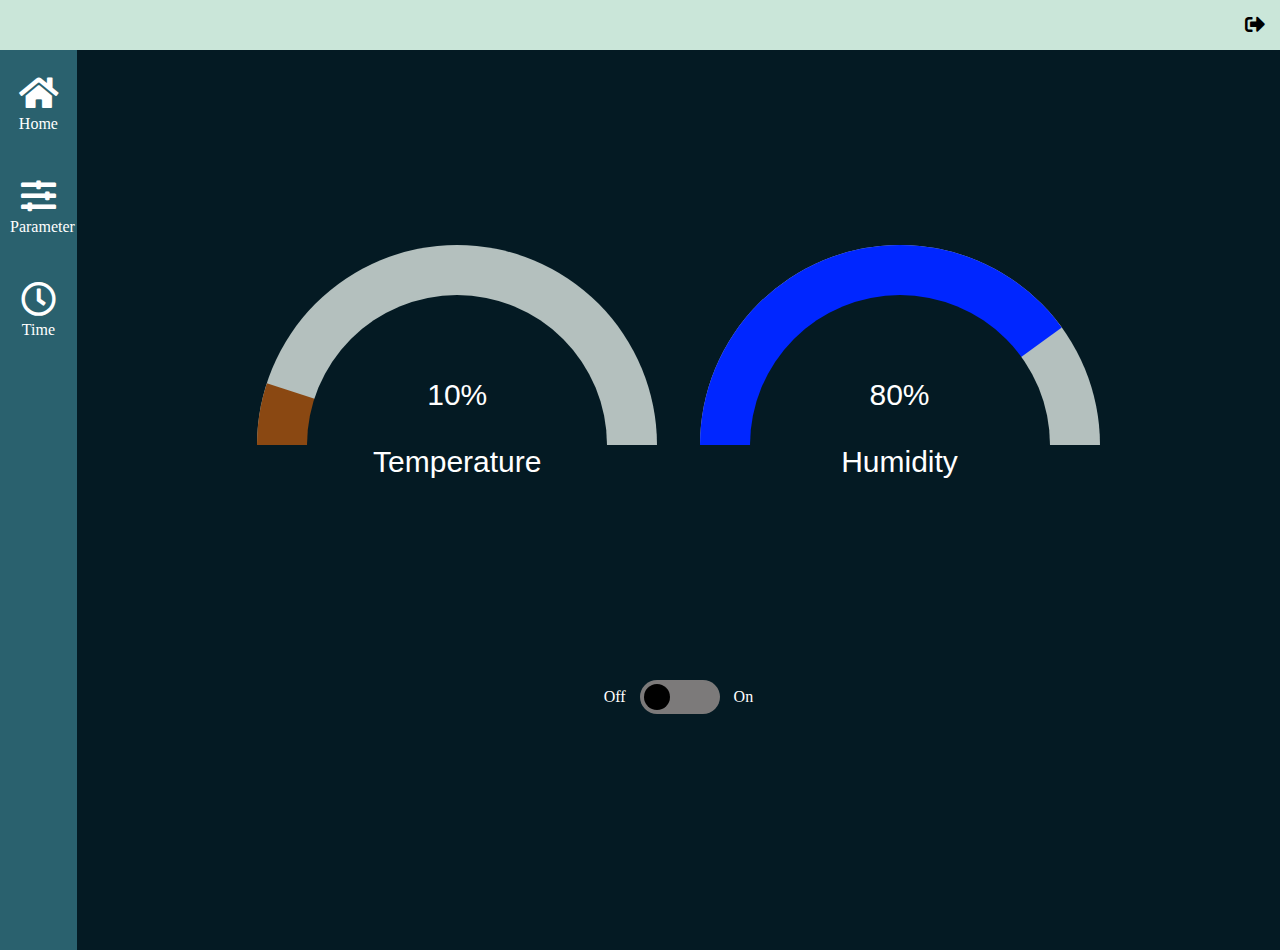
==== index.html @ 913afa0e "First commit" ====
<!DOCTYPE html>
<html lang="en">

<head>
    <meta charset="UTF-8">
    <meta http-equiv="X-UA-Compatible" content="IE=edge">
    <meta name="viewport" content="width=device-width, initial-scale=1.0">
    <title>SprinklerIOT</title>
    <link rel="stylesheet" href="/assets/fontawesome-free-5.15.3-web/fontawesome-free-5.15.3-web/css/all.css">
    <link rel="stylesheet" href="/style.css">
    <link rel="stylesheet" href="/src/gauge.css">
    <link rel="stylesheet" href="src/toggle.css">


</head>

<body>
    <div id="main">
        <!-- Header section -->
        <div id="header-section">
            <img src="" alt="" class="logo">

            <div class="sign-out">
                <a href="/html/login.html"><i class="fas fa-sign-out-alt"></i></a>
            </div>
        </div>

        <!-- Navigation section -->
        <div id="nav-section">
            <ul class="nav">
                <li><a href="" class="home-page"><i class="btn fas fa-home"></i></a>Home</li>
                <li><a href="" class="set-info-page"><i class="btn fas fa-sliders-h"></i></a>Parameter</li>
                <li><a href="" class="set-time-page"><i class="btn far fa-clock"></i></a>Time</li>
            </ul>
        </div>

        <!-- Content section -->
        <div id="content-section">

            <div class="gauge gauge-temp">
                <div class="gauge__body_temp">
                    <div class="gauge__fill_temp"></div>
                    <div class="gauge__cover_temp"></div>
                </div>

                <div class="temperature">
                    <p>Temperature</p>
                </div>


            </div>

            <div class="gauge gauge-humid">
                <div class="gauge__body_humid">
                    <div class="gauge__fill_humid"></div>
                    <div class="gauge__cover_humid"></div>
                </div>

                <div class="humidity">
                    <p>Humidity</p>
                </div>

            </div>
            <script src="src/gauge.js"></script>

            <div class="toggle">
                <p class="off-switch">Off</p>
                <label class="switch"> 
                    <input type="checkbox">
                    <span class="slider round"></span>
                </label>
                <p class="on-switch">On</p>
            </div>
            

        </div>

    </div>
</body>

</html>
---- style.css ----
/* Utils */
* {
    padding: 0;
    margin: 0; 
    box-sizing: border-box;
}

html, body {
    height: 100%;
}

/* Home section */

/* Header section */
#main {
    height: 100%;
}

#header-section {
    position: absolute;
    top: 0px;
    left: 0px;
    right: 0px;
    height: 50px;
    background-color: #CAE6D9;
    padding: 0px;
    z-index: 1;
}


#header-section .sign-out{
    float: right;
    overflow: hidden;
    line-height: 50px;
}

#header-section .fas.fa-sign-out-alt {
    font-size: 20px;
    padding: 15px;
    color:black;
}

/* Navigation section */

#nav-section {
    width: 6%;
    height: 100%;
    /* position: relative;
    top: 50px;
    left: 0px; */
    margin-top: 50px;
    float: left;
    overflow: hidden;
}

#nav-section .nav {
    height: 100%;
    background-color: #2A616E;
}

.nav {
    list-style-type: none;
}

.nav li {
    color: #fff;
    text-align: center;
    padding: 20px 10px;
}

.nav li:hover {
    background-color: #ccc;
}

.nav .btn {
    font-size: 35px;
    text-align: center;
    color: #fff;
    width: 100%;
    justify-content: center;
    padding: 5px;
    /* border: 1px solid #fff; */
}

/* Content section */

#content-section {
    width: 94%;
    height: 100%;
    margin-top: 50px;
    float: right;
    overflow: hidden;
    background-color: #041A23;
    position: relative;
}

#content-section .gauge.gauge-temp {
    position: absolute;
    top: 20%;
    left: 15%;
}

#content-section .gauge.gauge-humid {
    position: absolute;
    top: 20%;
    right: 15%;
}

#content-section .gauge {
    padding-top: 15px;
    text-align: center;
}

#content-section .toggle {
    display: block;
    text-align: center;
    position: relative;
    line-height: 34px;
    top: 70%;
}

#content-section .off-switch {
    display: inline-block;
    padding-right: 10px;
    line-height: 34px;
    color: #fff;
}

#content-section .on-switch {
    display: inline-block;
    padding-left: 10px;
    line-height: 34px;
    color: #fff;
}
---- src/gauge.css ----
.gauge {
    width: 100%;
    max-width: 400px;
    font-family: "Roboto", sans-serif;
    font-size: 30px;
    color: #fff;
  }
  
  .gauge__body_temp {
    width: 100%;
    height: 0;
    padding-bottom: 50%;
    background: #b4c0be;
    position: relative;
    border-top-left-radius: 100% 200%;
    border-top-right-radius: 100% 200%;
    overflow: hidden;
  }
  
  .gauge__fill_temp {
    position: absolute;
    top: 100%;
    left: 0;
    width: inherit;
    height: 100%;
    background: rgb(138, 72, 18);
    transform-origin: center top;
    transform: rotate(0.25turn);
    transition: transform 1.5s ease-out;
  }
  
  .gauge__cover_temp {
    width: 75%;
    height: 150%;
    background: #041A23;
    border-radius: 50%;
    position: absolute;
    top: 25%;
    left: 50%;
    transform: translateX(-50%);
  
    /* Text */
    display: flex;
    align-items: center;
    justify-content: center;
    padding-bottom: 25%;
    box-sizing: border-box;
  }

  .gauge__body_humid {
    width: 100%;
    height: 0;
    padding-bottom: 50%;
    background: #b4c0be;
    position: relative;
    border-top-left-radius: 100% 200%;
    border-top-right-radius: 100% 200%;
    overflow: hidden;
  }
  
  .gauge__fill_humid {
    position: absolute;
    top: 100%;
    left: 0;
    width: inherit;
    height: 100%;
    background: rgb(0, 38, 255);
    transform-origin: center top;
    transform: rotate(0.25turn);
    transition: transform 1.5s ease-out;
  }
  
  .gauge__cover_humid {
    width: 75%;
    height: 150%;
    background: #041A23;
    border-radius: 50%;
    position: absolute;
    top: 25%;
    left: 50%;
    transform: translateX(-50%);
  
    /* Text */
    display: flex;
    align-items: center;
    justify-content: center;
    padding-bottom: 25%;
    box-sizing: border-box;
  }
---- src/toggle.css ----
.switch {
    position: relative;
    display: inline-block;
    width: 80px;
    height: 34px;
  }
  
  /* Hide default HTML checkbox */
  .switch input {
    opacity: 0;
    width: 0;
    height: 0;
  }
  
  /* The slider */
  .slider {
    position: absolute;
    cursor: pointer;
    top: 0;
    left: 0;
    right: 0;
    bottom: 0;
    background-color: rgb(124, 122, 122);
    -webkit-transition: .4s;
    transition: .4s;
  }
  
  .slider::before {
    position: absolute;
    content: "";
    height: 26px;
    width: 26px;
    left: 4px;
    bottom: 4px;
    background-color: #000;
    -webkit-transition: .4s;
    transition: .4s;
  }

  
  input:checked + .slider {
    background-color: #fff;
  }
  
  /* input:focus + .slider {
    box-shadow: 0 0 1px #000;
  } */
  
  input:checked + .slider:before {
    -webkit-transform: translateX(46px);
    -ms-transform: translateX(46px);
    transform: translateX(46px);
  }
  
  /* Rounded sliders */
  .slider.round {
    border-radius: 34px;
  }
  
  .slider.round:before {
    border-radius: 50%;
  }
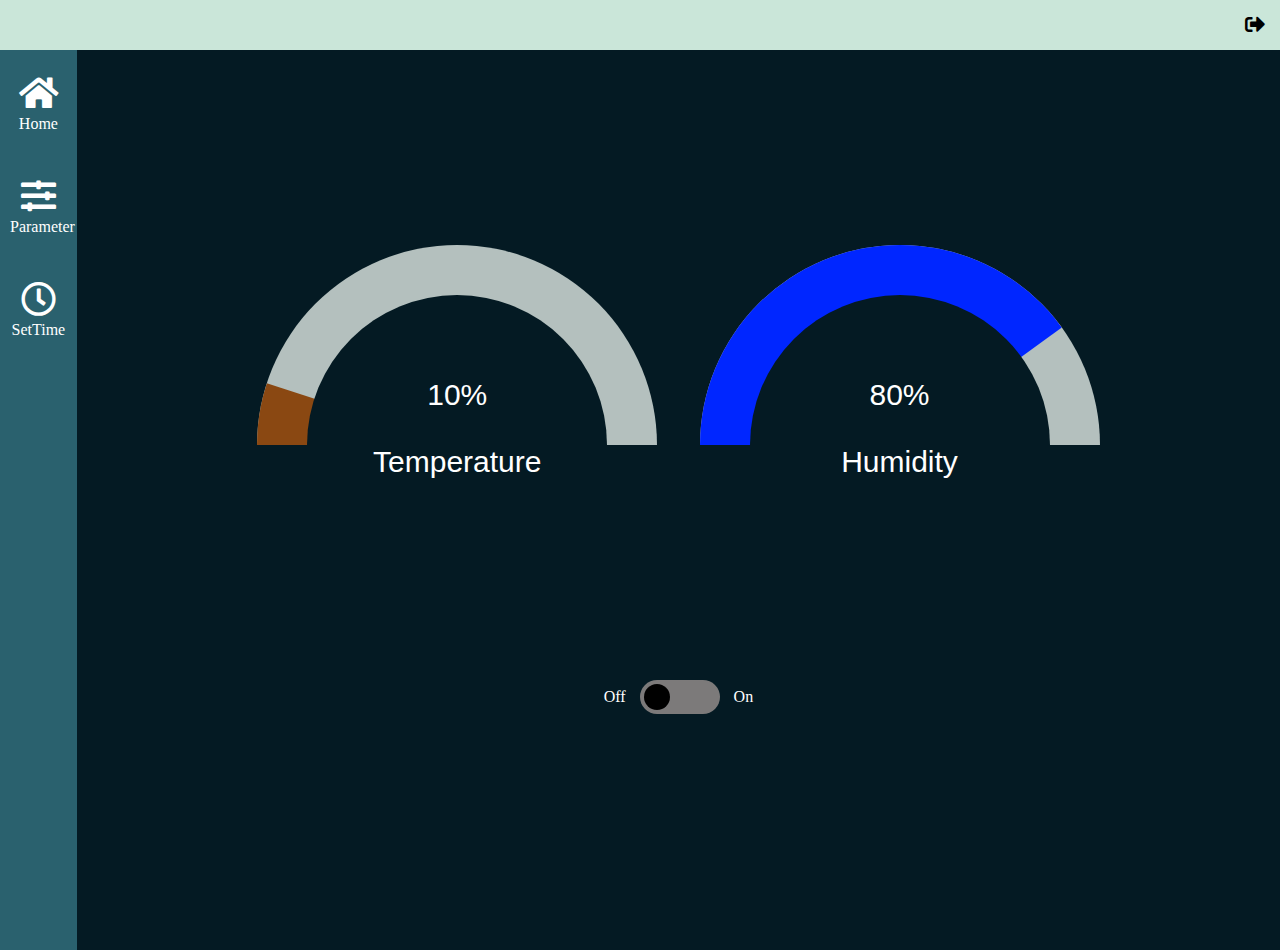
==== commit 601e00c7: "[KhoaNV] Update Code" ====
--- a/index.html
+++ b/index.html
@@ -10,8 +10,6 @@
     <link rel="stylesheet" href="/style.css">
     <link rel="stylesheet" href="/src/gauge.css">
     <link rel="stylesheet" href="src/toggle.css">
-
-
 </head>
 
 <body>
@@ -30,7 +28,7 @@
             <ul class="nav">
                 <li><a href="" class="home-page"><i class="btn fas fa-home"></i></a>Home</li>
                 <li><a href="" class="set-info-page"><i class="btn fas fa-sliders-h"></i></a>Parameter</li>
-                <li><a href="" class="set-time-page"><i class="btn far fa-clock"></i></a>Time</li>
+                <li><a href="" class="set-time-page"><i class="btn far fa-clock"></i></a>SetTime</li>
             </ul>
         </div>
 
@@ -63,6 +61,7 @@
             </div>
             <script src="src/gauge.js"></script>
 
+            <!-- button ON/OFF -->
             <div class="toggle">
                 <p class="off-switch">Off</p>
                 <label class="switch"> 
@@ -71,7 +70,7 @@
                 </label>
                 <p class="on-switch">On</p>
             </div>
-            
+
 
         </div>
 
--- a/style.css
+++ b/style.css
@@ -1,17 +1,22 @@
 /* Utils */
+
 * {
     padding: 0;
-    margin: 0; 
+    margin: 0;
     box-sizing: border-box;
 }
 
-html, body {
+html,
+body {
     height: 100%;
 }
 
+
 /* Home section */
 
+
 /* Header section */
+
 #main {
     height: 100%;
 }
@@ -27,8 +32,7 @@
     z-index: 1;
 }
 
-
-#header-section .sign-out{
+#header-section .sign-out {
     float: right;
     overflow: hidden;
     line-height: 50px;
@@ -37,8 +41,9 @@
 #header-section .fas.fa-sign-out-alt {
     font-size: 20px;
     padding: 15px;
-    color:black;
+    color: black;
 }
+
 
 /* Navigation section */
 
@@ -82,6 +87,7 @@
     /* border: 1px solid #fff; */
 }
 
+
 /* Content section */
 
 #content-section {
@@ -106,10 +112,65 @@
     right: 15%;
 }
 
+
+/*Function: content slider*/
+
+#content-slider {
+    width: 94%;
+    height: 100%;
+    margin-top: 50px;
+    float: right;
+    overflow: hidden;
+    background-color: #041A23;
+    position: relative;
+}
+
+#content-slider .gauge.gauge-temp {
+    position: absolute;
+    top: 150px;
+    left: 20px;
+}
+
+#content-slider .gauge.gauge-humid {
+    position: absolute;
+    top: 350px;
+    left: 20px;
+}
+
+#content-slider .gauge.gauge-temp-number {
+    position: absolute;
+    top: 190px;
+    left: 1000px;
+    color: indigo;
+    background-color: white;
+    border: 1px black;
+    width: 100px;
+    height: 50px;
+    text-align: center;
+}
+
+#content-slider .gauge.gauge-humid-number {
+    position: absolute;
+    top: 390px;
+    left: 1000px;
+    color: indigo;
+    background-color: white;
+    border: 1px black;
+    width: 100px;
+    height: 50px;
+    text-align: center;
+}
+
+
+/*Function: Gauge*/
+
 #content-section .gauge {
     padding-top: 15px;
     text-align: center;
 }
+
+
+/*Function: Toggle*/
 
 #content-section .toggle {
     display: block;
@@ -131,7 +192,4 @@
     padding-left: 10px;
     line-height: 34px;
     color: #fff;
-}
-
-
-
+}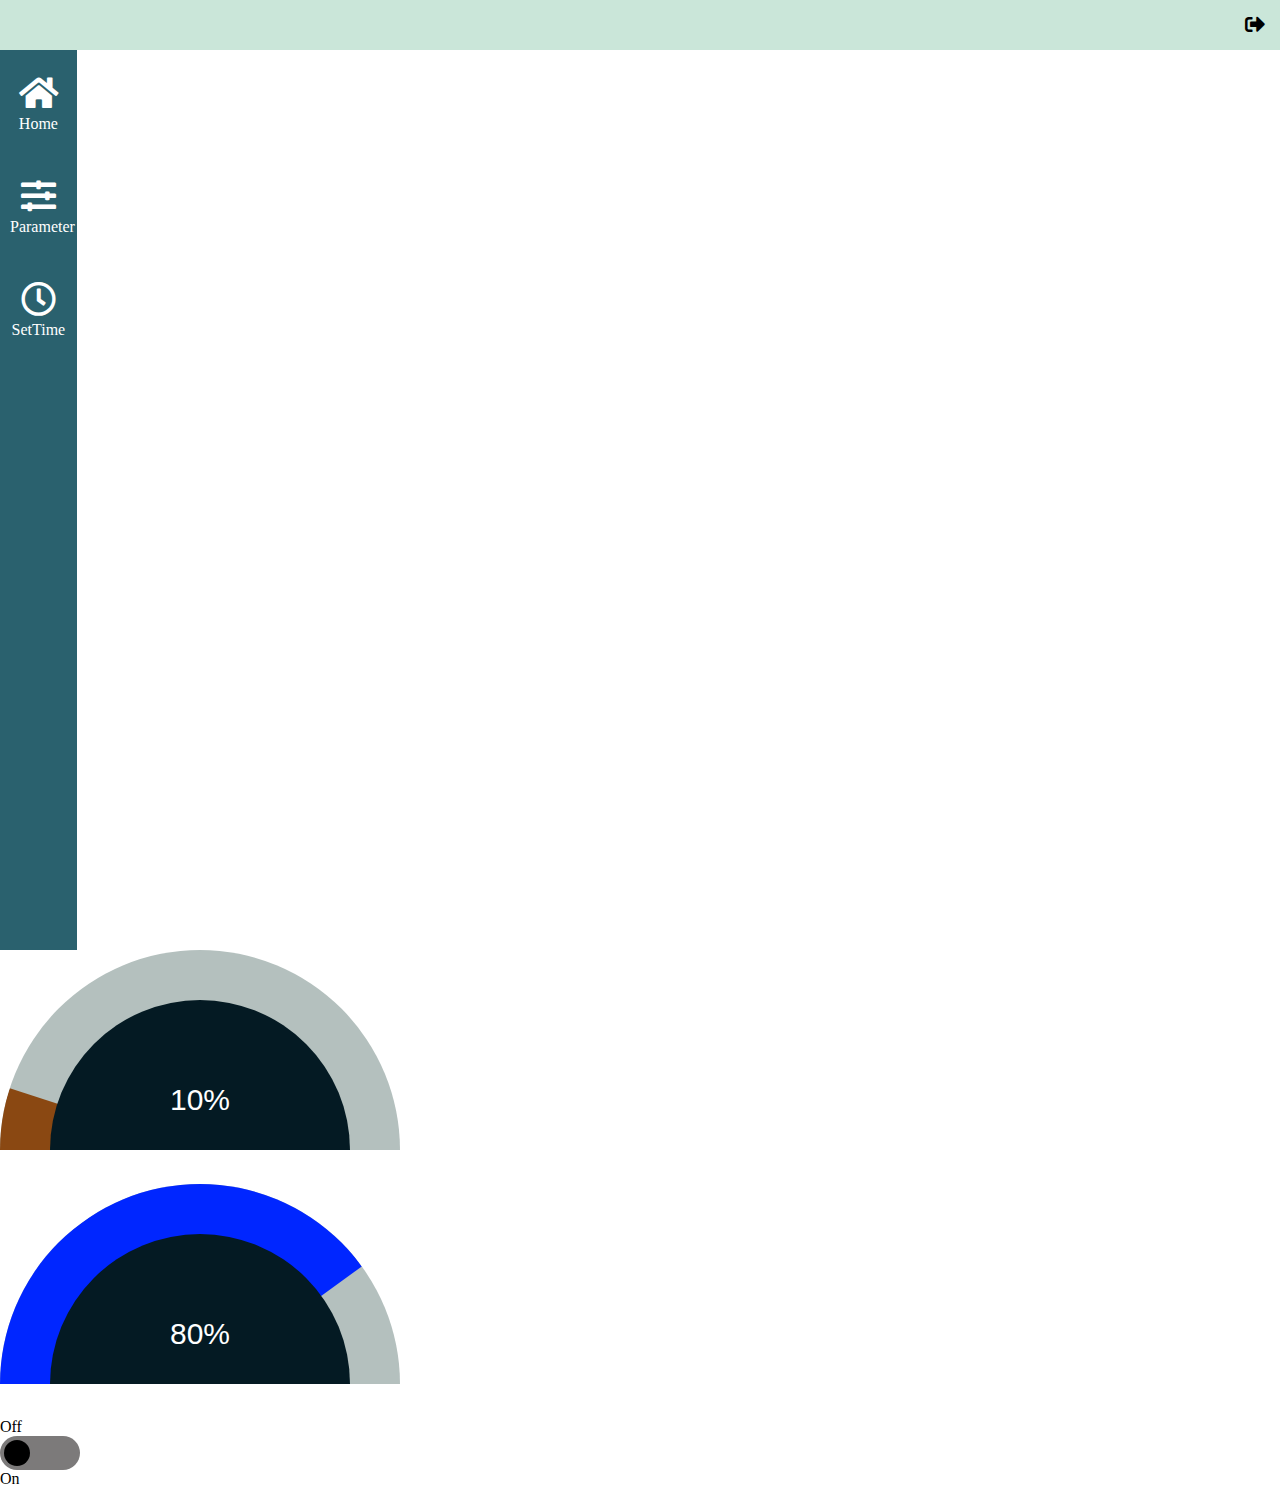
==== commit d2151c24: "Update set-time" ====
--- a/index.html
+++ b/index.html
@@ -26,49 +26,49 @@
         <!-- Navigation section -->
         <div id="nav-section">
             <ul class="nav">
-                <li><a href="" class="home-page"><i class="btn fas fa-home"></i></a>Home</li>
-                <li><a href="" class="set-info-page"><i class="btn fas fa-sliders-h"></i></a>Parameter</li>
-                <li><a href="" class="set-time-page"><i class="btn far fa-clock"></i></a>SetTime</li>
+                <li><a href="/index.html" class="home-page "><i class="btn fas fa-home "></i></a>Home</li>
+                <li><a href="/html/setinfo.html " class="set-info-page "><i class="btn fas fa-sliders-h "></i></a>Parameter</li>
+                <li><a href="/html/settime.html " class="set-time-page "><i class="btn far fa-clock "></i></a>SetTime</li>
             </ul>
         </div>
 
         <!-- Content section -->
-        <div id="content-section">
+        <div id="content-section ">
 
-            <div class="gauge gauge-temp">
-                <div class="gauge__body_temp">
-                    <div class="gauge__fill_temp"></div>
-                    <div class="gauge__cover_temp"></div>
+            <div class="gauge gauge-temp ">
+                <div class="gauge__body_temp ">
+                    <div class="gauge__fill_temp "></div>
+                    <div class="gauge__cover_temp "></div>
                 </div>
 
-                <div class="temperature">
+                <div class="temperature ">
                     <p>Temperature</p>
                 </div>
 
 
             </div>
 
-            <div class="gauge gauge-humid">
-                <div class="gauge__body_humid">
-                    <div class="gauge__fill_humid"></div>
-                    <div class="gauge__cover_humid"></div>
+            <div class="gauge gauge-humid ">
+                <div class="gauge__body_humid ">
+                    <div class="gauge__fill_humid "></div>
+                    <div class="gauge__cover_humid "></div>
                 </div>
 
-                <div class="humidity">
+                <div class="humidity ">
                     <p>Humidity</p>
                 </div>
 
             </div>
-            <script src="src/gauge.js"></script>
+            <script src="src/gauge.js "></script>
 
             <!-- button ON/OFF -->
-            <div class="toggle">
-                <p class="off-switch">Off</p>
-                <label class="switch"> 
-                    <input type="checkbox">
-                    <span class="slider round"></span>
+            <div class="toggle ">
+                <p class="off-switch ">Off</p>
+                <label class="switch "> 
+                    <input type="checkbox ">
+                    <span class="slider round "></span>
                 </label>
-                <p class="on-switch">On</p>
+                <p class="on-switch ">On</p>
             </div>
 
 
--- a/style.css
+++ b/style.css
@@ -192,4 +192,21 @@
     padding-left: 10px;
     line-height: 34px;
     color: #fff;
+}
+
+.button {
+    background-color: indigo;
+    border: none;
+    color: white;
+    padding: 15px 32px;
+    text-align: center;
+    text-decoration: none;
+    display: inline-block;
+    font-size: 16px;
+    margin: 4px 2px;
+    cursor: pointer;
+    /*Position*/
+    position: absolute;
+    top: 600px;
+    left: 800px;
 }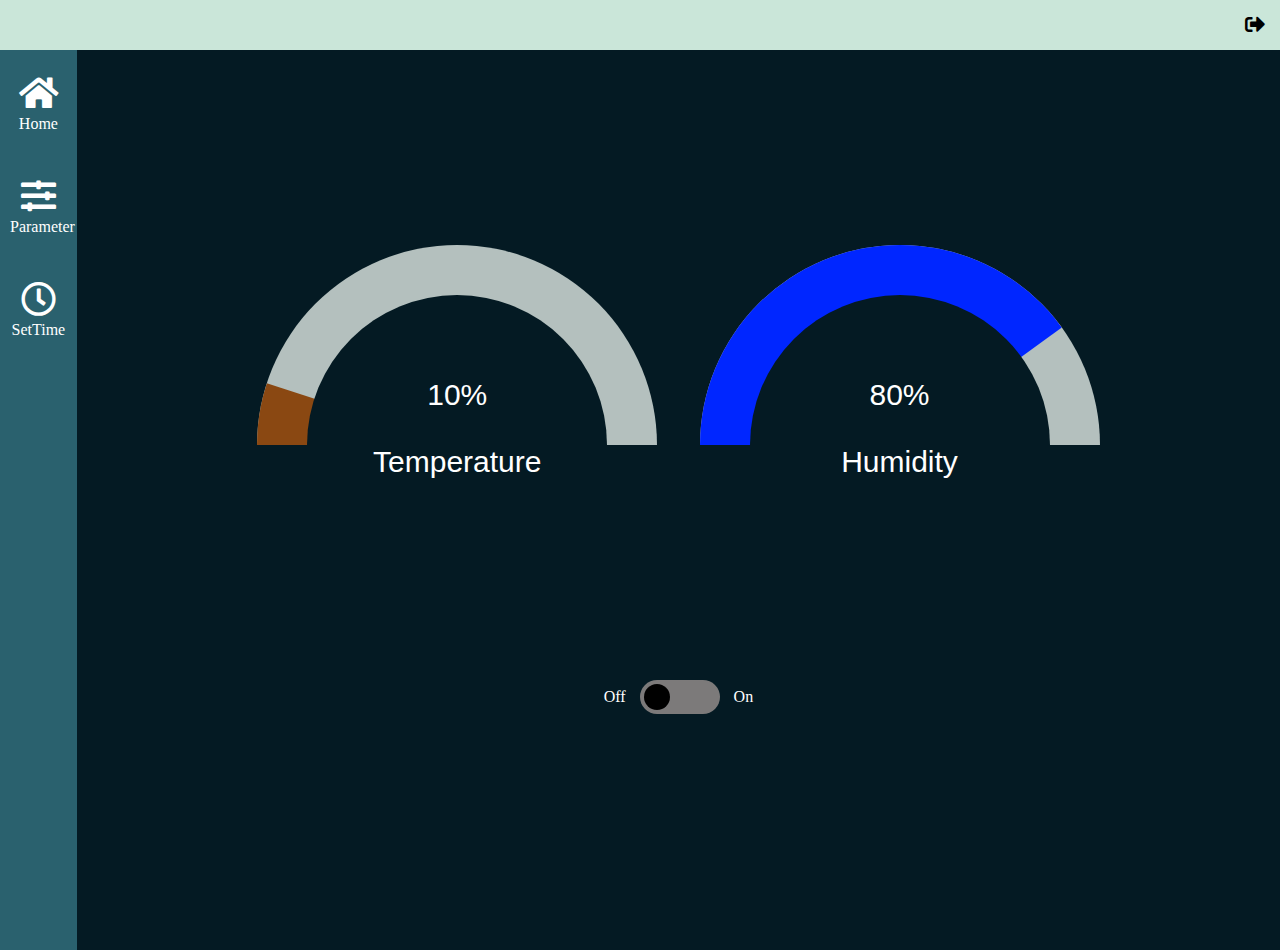
==== commit fefb60d0: "Update CSS, HTML and Server" ====
--- a/index.html
+++ b/index.html
@@ -6,10 +6,11 @@
     <meta http-equiv="X-UA-Compatible" content="IE=edge">
     <meta name="viewport" content="width=device-width, initial-scale=1.0">
     <title>SprinklerIOT</title>
-    <link rel="stylesheet" href="/assets/fontawesome-free-5.15.3-web/fontawesome-free-5.15.3-web/css/all.css">
+    <link rel="stylesheet" href="/assets/fontawesome-free-5.15.3-web/fontawesome-free-5.15.3-web/css/all.css"> 
     <link rel="stylesheet" href="/style.css">
     <link rel="stylesheet" href="/src/gauge.css">
-    <link rel="stylesheet" href="src/toggle.css">
+    <link rel="stylesheet" href="/src/toggle.css">
+    <script src="/src/jquery-3.6.0.min.js"></script>
 </head>
 
 <body>
@@ -26,54 +27,72 @@
         <!-- Navigation section -->
         <div id="nav-section">
             <ul class="nav">
-                <li><a href="/index.html" class="home-page "><i class="btn fas fa-home "></i></a>Home</li>
-                <li><a href="/html/setinfo.html " class="set-info-page "><i class="btn fas fa-sliders-h "></i></a>Parameter</li>
-                <li><a href="/html/settime.html " class="set-time-page "><i class="btn far fa-clock "></i></a>SetTime</li>
+                <li><a href="/index.html" class="home-page"><i class="btn fas fa-home"></i></a>Home</li>
+                <li><a href="/html/setinfo.html" class="set-info-page"><i class="btn fas fa-sliders-h"></i></a>Parameter
+                </li>
+                <li><a href="/html/settime.html" class="set-time-page"><i class="btn far fa-clock"></i></a>SetTime</li>
             </ul>
         </div>
 
         <!-- Content section -->
-        <div id="content-section ">
+        <div id="content-section">
 
-            <div class="gauge gauge-temp ">
-                <div class="gauge__body_temp ">
-                    <div class="gauge__fill_temp "></div>
-                    <div class="gauge__cover_temp "></div>
+            <div class="gauge gauge-temp">
+                <div class="gauge__body_temp">
+                    <div class="gauge__fill_temp"></div>
+                    <div class="gauge__cover_temp"></div>
                 </div>
 
-                <div class="temperature ">
+                <div class="temperature">
                     <p>Temperature</p>
                 </div>
 
 
             </div>
 
-            <div class="gauge gauge-humid ">
-                <div class="gauge__body_humid ">
-                    <div class="gauge__fill_humid "></div>
-                    <div class="gauge__cover_humid "></div>
+            <div class="gauge gauge-humid">
+                <div class="gauge__body_humid">
+                    <div class="gauge__fill_humid"></div>
+                    <div class="gauge__cover_humid"></div>
                 </div>
 
-                <div class="humidity ">
+                <div class="humidity">
                     <p>Humidity</p>
                 </div>
 
             </div>
-            <script src="src/gauge.js "></script>
+            <script src="src/gauge.js"></script>
 
             <!-- button ON/OFF -->
-            <div class="toggle ">
-                <p class="off-switch ">Off</p>
-                <label class="switch "> 
-                    <input type="checkbox ">
-                    <span class="slider round "></span>
+            <div class="toggle">
+                <p class="off-switch">Off</p>
+                <label class="switch">
+                    <input type="checkbox">
+                    <span class="slider round"></span>
                 </label>
-                <p class="on-switch ">On</p>
+                <p class="on-switch">On</p>
             </div>
 
 
         </div>
 
+        <!-- <script type="text/javascript">
+            $(document).ready(function () {
+                // $(".home-page").click(function () {
+                    $.ajax({
+                        type: "POST",
+                        url: "Server/subscribe.php",
+                        data: string,
+                        dataType: "json"
+                    })
+                    .done(function (msg) {
+                        console.log("Data Saved: " + msg);
+                    });
+                // });
+            });
+        </script> -->
+
+        <!-- <div id="response"> </div> -->
     </div>
 </body>
 
--- a/style.css
+++ b/style.css
@@ -125,6 +125,12 @@
     position: relative;
 }
 
+#content-slider .slidecontainer {
+    position: relative;
+    top: 0%;
+    left: 20%;
+}
+
 #content-slider .gauge.gauge-temp {
     position: absolute;
     top: 150px;
@@ -139,26 +145,34 @@
 
 #content-slider .gauge.gauge-temp-number {
     position: absolute;
-    top: 190px;
-    left: 1000px;
+    top: 185px;
+    left: 800px;
     color: indigo;
     background-color: white;
     border: 1px black;
+    border-radius: 20px;
     width: 100px;
     height: 50px;
     text-align: center;
+    padding-top: 10px;
 }
 
 #content-slider .gauge.gauge-humid-number {
     position: absolute;
-    top: 390px;
-    left: 1000px;
+    top: 385px;
+    left: 800px;
     color: indigo;
     background-color: white;
     border: 1px black;
+    border-radius: 20px;
     width: 100px;
     height: 50px;
     text-align: center;
+    padding-top: 10px;
+}
+
+.slidecontainer p{
+    font-size: 25px;
 }
 
 
@@ -194,8 +208,8 @@
     color: #fff;
 }
 
-.button {
-    background-color: indigo;
+#content-slider .set-info-btn {
+    background-color: #2A616E;
     border: none;
     color: white;
     padding: 15px 32px;
@@ -207,6 +221,105 @@
     cursor: pointer;
     /*Position*/
     position: absolute;
-    top: 600px;
-    left: 800px;
-}+    top: 66%;
+    left: 46%;
+}
+
+#content-slider .set-info-btn:hover {
+    background-color: #ccc;
+}
+
+/* Login section */
+#login-section {
+    width: 100%;
+    height: 100%;
+    margin-top: 50px;
+    float: right;
+    overflow: hidden;
+    background-color: #041A23;
+    position: relative;
+}
+
+#login-section .login {
+    width: 300px;
+    position: absolute;
+    top: 20%;
+    left: 42%;
+}
+
+#login-section .header {
+    color: #fff;
+    font-weight: 100;
+    padding-bottom: 20px;
+    border-bottom: #fff solid 1px;
+    margin-bottom: 20px;
+}
+
+#login-section input {
+    width: 100%;
+    height: 35px;
+    border-radius: 10px;
+}
+
+#login-section input:focus {
+    border: aquamarine;
+    box-shadow: 0 0 0 3.2px rgb(0 123 255 / 25%);
+    border: 1px solid #1e1ca3;
+    outline: none;
+}
+
+#login-section label {
+    font-size: 20px;
+    margin: 15px 0px;
+    display: block;
+    color: #fff;
+}
+
+#login-section .sign-in-btn {
+    display: block;
+    text-align: center;
+    margin-left: auto;
+    margin-right: auto;
+    margin-top: 50px;
+    width: 144px;
+    height: 44px;
+    border-radius: 25px;
+    background-color: #2A616E;
+    border: none;
+    color: #fff;
+    font-size: 16px;
+    cursor: pointer;
+}
+
+#login-section .password-input {
+    -webkit-text-security: disc !important;
+    font-size: 20px;
+}
+
+#login-section .sign-in-btn:hover {
+    background-color: #ccc;
+}
+
+/* Set-time section */
+
+#content-section .length__title {
+    padding-bottom: 20px;
+}
+
+#content-section .container {
+    position: relative;
+    left: 12%;
+    top: 15%;
+    margin-bottom: 60px;
+}
+
+#content-section .button.set-time-btn {
+    position: absolute;
+    top: 64%;
+    left: 45%;
+}
+
+#content-section .button:hover.set-time-btn {
+   background-color: #ccc;
+}
+
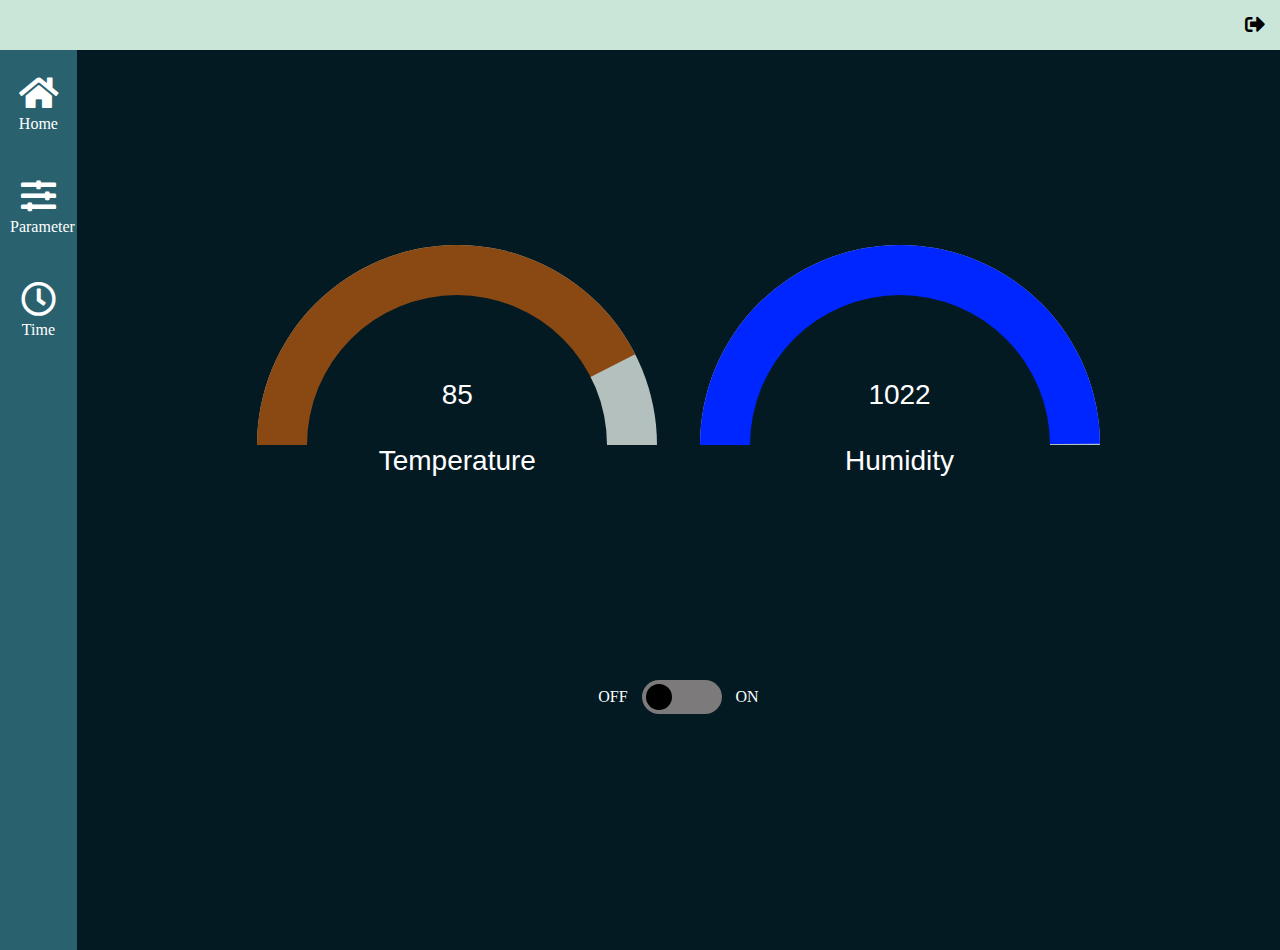
==== commit 95c904ec: "[NAK] Update code" ====
--- a/index.html
+++ b/index.html
@@ -30,7 +30,7 @@
                 <li><a href="/index.html" class="home-page"><i class="btn fas fa-home"></i></a>Home</li>
                 <li><a href="/html/setinfo.html" class="set-info-page"><i class="btn fas fa-sliders-h"></i></a>Parameter
                 </li>
-                <li><a href="/html/settime.html" class="set-time-page"><i class="btn far fa-clock"></i></a>SetTime</li>
+                <li><a href="/html/settime.html" class="set-time-page"><i class="btn far fa-clock"></i></a>Time</li>
             </ul>
         </div>
 
@@ -65,12 +65,12 @@
 
             <!-- button ON/OFF -->
             <div class="toggle">
-                <p class="off-switch">Off</p>
+                <p class="off-switch">OFF</p>
                 <label class="switch">
                     <input type="checkbox">
                     <span class="slider round"></span>
                 </label>
-                <p class="on-switch">On</p>
+                <p class="on-switch">ON</p>
             </div>
 
 
--- a/src/gauge.css
+++ b/src/gauge.css
@@ -2,7 +2,7 @@
     width: 100%;
     max-width: 400px;
     font-family: "Roboto", sans-serif;
-    font-size: 30px;
+    font-size: 28px;
     color: #fff;
   }
   
@@ -25,7 +25,7 @@
     height: 100%;
     background: rgb(138, 72, 18);
     transform-origin: center top;
-    transform: rotate(0.25turn);
+    transform: rotate(0.0turn);
     transition: transform 1.5s ease-out;
   }
   
@@ -66,7 +66,7 @@
     height: 100%;
     background: rgb(0, 38, 255);
     transform-origin: center top;
-    transform: rotate(0.25turn);
+    transform: rotate(0.0turn);
     transition: transform 1.5s ease-out;
   }
   
